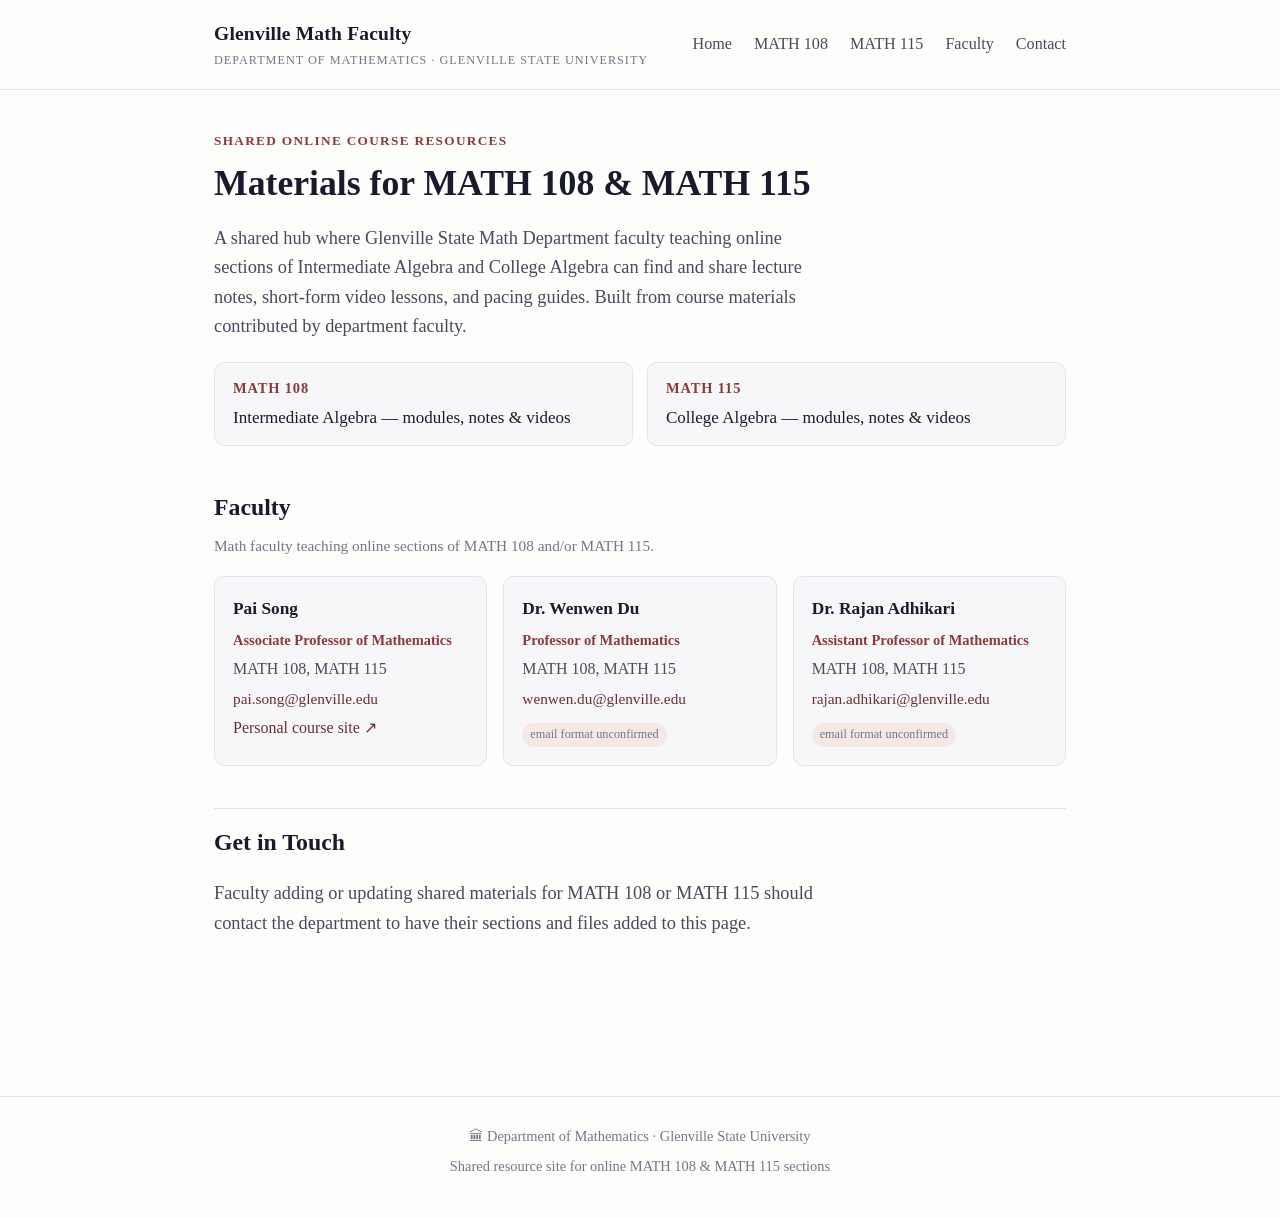
==== index.html @ 993da331 "Add files via upload initialize website" ====
<!DOCTYPE html>
<html lang="en">
<head>
<meta charset="UTF-8">
<meta name="viewport" content="width=device-width, initial-scale=1.0">
<title>Glenville Math Faculty — Online Course Resources</title>
<link rel="stylesheet" href="style.css">
</head>
<body>

<header class="site-header">
  <div class="header-inner">
    <a class="brand" href="index.html">Glenville Math Faculty
      <span class="dept-sub">Department of Mathematics · Glenville State University</span>
    </a>
    <nav class="site-nav">
      <a href="index.html">Home</a>
      <a href="math-108.html">MATH 108</a>
      <a href="math-115.html">MATH 115</a>
      <a href="#faculty">Faculty</a>
      <a href="#contact">Contact</a>
    </nav>
  </div>
</header>

<main>
  <p class="eyebrow">Shared Online Course Resources</p>
  <h1>Materials for MATH 108 &amp; MATH 115</h1>
  <p class="lede">
    A shared hub where Glenville State Math Department faculty teaching online
    sections of Intermediate Algebra and College Algebra can find and share
    lecture notes, short-form video lessons, and pacing guides. Built from
    course materials contributed by department faculty.
  </p>

  <div class="course-links">
    <a href="math-108.html">
      <strong>MATH 108</strong>
      Intermediate Algebra — modules, notes &amp; videos
    </a>
    <a href="math-115.html">
      <strong>MATH 115</strong>
      College Algebra — modules, notes &amp; videos
    </a>
  </div>

  <h2 id="faculty">Faculty</h2>
  <p class="section-note">Math faculty teaching online sections of MATH 108 and/or MATH 115.</p>

  <div class="card-grid">
    <div class="card">
      <h3>Pai Song</h3>
      <p class="role">Associate Professor of Mathematics</p>
      <p>MATH 108, MATH 115</p>
      <p><a class="email" href="mailto:pai.song@glenville.edu">pai.song@glenville.edu</a></p>
      <p><a href="https://paisong.org/" target="_blank" rel="noopener">Personal course site ↗</a></p>
    </div>
    <div class="card">
      <h3>Dr. Wenwen Du</h3>
      <p class="role">Professor of Mathematics</p>
      <p>MATH 108, MATH 115</p>
      <p><a class="email" href="mailto:wenwen.du@glenville.edu">wenwen.du@glenville.edu</a></p>
      <span class="placeholder-tag">email format unconfirmed</span>
    </div>
    <div class="card">
      <h3>Dr. Rajan Adhikari</h3>
      <p class="role">Assistant Professor of Mathematics</p>
      <p>MATH 108, MATH 115</p>
      <p><a class="email" href="mailto:rajan.adhikari@glenville.edu">rajan.adhikari@glenville.edu</a></p>
      <span class="placeholder-tag">email format unconfirmed</span>
    </div>
  </div>

  <h2 id="contact">Get in Touch</h2>
  <p class="lede">
    Faculty adding or updating shared materials for MATH 108 or MATH 115 should
    contact the department to have their sections and files added to this page.
  </p>
</main>

<footer class="site-footer">
  <div class="dept-line">🏛 Department of Mathematics · Glenville State University</div>
  <div>Shared resource site for online MATH 108 &amp; MATH 115 sections</div>
</footer>

</body>
</html>
---- style.css ----
:root {
  --ink: #1a1a2e;
  --ink-soft: #4a4a5e;
  --muted: #767688;
  --line: #e4e4ec;
  --bg: #fdfdfc;
  --panel: #f7f7fa;
  --accent: #8b3a3a;
  --accent-soft: #f4e9e4;
  --link: #6b2f2f;
  --radius: 10px;
  --maxw: 900px;
  font-size: 17px;
}

* { box-sizing: border-box; }

body {
  margin: 0;
  font-family: "Iowan Old Style", "Palatino Linotype", Palatino, Georgia, "Times New Roman", serif;
  color: var(--ink);
  background: var(--bg);
  line-height: 1.6;
}

a { color: var(--link); text-decoration: none; border-bottom: 1px solid transparent; }
a:hover { border-bottom-color: var(--link); }

header.site-header {
  border-bottom: 1px solid var(--line);
  background: var(--bg);
}

.header-inner {
  max-width: var(--maxw);
  margin: 0 auto;
  padding: 18px 24px;
  display: flex;
  align-items: center;
  justify-content: space-between;
  flex-wrap: wrap;
  gap: 10px;
}

.brand {
  font-weight: 700;
  font-size: 1.15rem;
  color: var(--ink);
  border-bottom: none;
  letter-spacing: 0.01em;
}
.brand:hover { border-bottom: none; }
.brand .dept-sub {
  display: block;
  font-weight: 400;
  font-size: 0.72rem;
  color: var(--muted);
  letter-spacing: 0.08em;
  text-transform: uppercase;
  margin-top: 2px;
}

nav.site-nav { display: flex; gap: 22px; font-size: 0.95rem; }
nav.site-nav a { color: var(--ink-soft); border-bottom: none; }
nav.site-nav a:hover { color: var(--link); }

main { max-width: var(--maxw); margin: 0 auto; padding: 40px 24px 80px; }

.eyebrow {
  text-transform: uppercase;
  letter-spacing: 0.1em;
  font-size: 0.78rem;
  color: var(--accent);
  font-weight: 600;
  margin: 0 0 10px;
}

h1 { font-size: 2.1rem; margin: 0 0 14px; line-height: 1.25; }
h2 { font-size: 1.4rem; margin: 42px 0 14px; padding-top: 14px; border-top: 1px solid var(--line); }
h2:first-of-type { border-top: none; padding-top: 0; }
h3 { font-size: 1.1rem; margin: 26px 0 10px; color: var(--ink); }

.lede { color: var(--ink-soft); font-size: 1.08rem; max-width: 68ch; }

.back-link { display: inline-block; margin-bottom: 22px; font-size: 0.92rem; color: var(--muted); }

.card-grid {
  display: grid;
  grid-template-columns: repeat(auto-fill, minmax(230px, 1fr));
  gap: 16px;
  margin: 18px 0;
}

.card {
  border: 1px solid var(--line);
  border-radius: var(--radius);
  padding: 18px;
  background: var(--panel);
}
.card h3 { margin: 0 0 6px; font-size: 1.02rem; }
.card p { margin: 4px 0; color: var(--ink-soft); font-size: 0.94rem; }
.card .role { color: var(--accent); font-size: 0.85rem; font-weight: 600; }
.card a.email { font-size: 0.9rem; }
.card .placeholder-tag {
  display: inline-block;
  margin-top: 8px;
  font-size: 0.72rem;
  color: var(--muted);
  background: var(--accent-soft);
  padding: 2px 8px;
  border-radius: 999px;
}

.course-links {
  display: flex;
  gap: 14px;
  flex-wrap: wrap;
  margin: 20px 0 10px;
}
.course-links a {
  border: 1px solid var(--line);
  border-radius: var(--radius);
  padding: 14px 18px;
  background: var(--panel);
  color: var(--ink);
  border-bottom: 1px solid var(--line);
  flex: 1 1 240px;
}
.course-links a:hover { border-color: var(--accent); }
.course-links strong { display: block; color: var(--accent); font-size: 0.85rem; text-transform: uppercase; letter-spacing: 0.06em; margin-bottom: 4px; }

.info-box {
  border-left: 3px solid var(--accent);
  background: var(--panel);
  padding: 14px 18px;
  margin: 18px 0;
  font-size: 0.95rem;
}

.section-note { color: var(--muted); font-size: 0.9rem; margin-top: -6px; margin-bottom: 18px; }

.module {
  border: 1px solid var(--line);
  border-radius: var(--radius);
  padding: 20px 22px;
  margin-bottom: 20px;
  background: var(--bg);
}
.module h3 { margin-top: 0; }

.lesson { margin: 14px 0; padding-top: 12px; border-top: 1px dashed var(--line); }
.lesson:first-child { border-top: none; padding-top: 0; margin-top: 0; }
.lesson .lesson-title { font-weight: 600; font-size: 0.98rem; margin-bottom: 6px; }
.lesson .lesson-title a { color: var(--ink); }
.lesson .tag {
  display: inline-block;
  font-size: 0.68rem;
  text-transform: uppercase;
  letter-spacing: 0.05em;
  color: var(--accent);
  border: 1px solid var(--accent-soft);
  background: var(--accent-soft);
  border-radius: 4px;
  padding: 1px 6px;
  margin-right: 8px;
  vertical-align: middle;
}

.video-list { margin: 6px 0 0 0; padding-left: 0; list-style: none; }
.video-list li { font-size: 0.9rem; margin: 4px 0; color: var(--ink-soft); }
.video-list .tag { background: transparent; border-color: var(--line); color: var(--muted); }

.pacing-item {
  font-size: 0.88rem;
  color: var(--muted);
  margin: 8px 0 0;
  font-style: italic;
}

.past-list { columns: 2; column-gap: 40px; font-size: 0.92rem; color: var(--ink-soft); }
.past-list li { margin-bottom: 6px; break-inside: avoid; }

footer.site-footer {
  border-top: 1px solid var(--line);
  margin-top: 60px;
  padding: 28px 24px 40px;
  text-align: center;
  color: var(--muted);
  font-size: 0.85rem;
}
footer.site-footer .dept-line { margin-bottom: 6px; }

@media (max-width: 560px) {
  h1 { font-size: 1.7rem; }
  .past-list { columns: 1; }
}
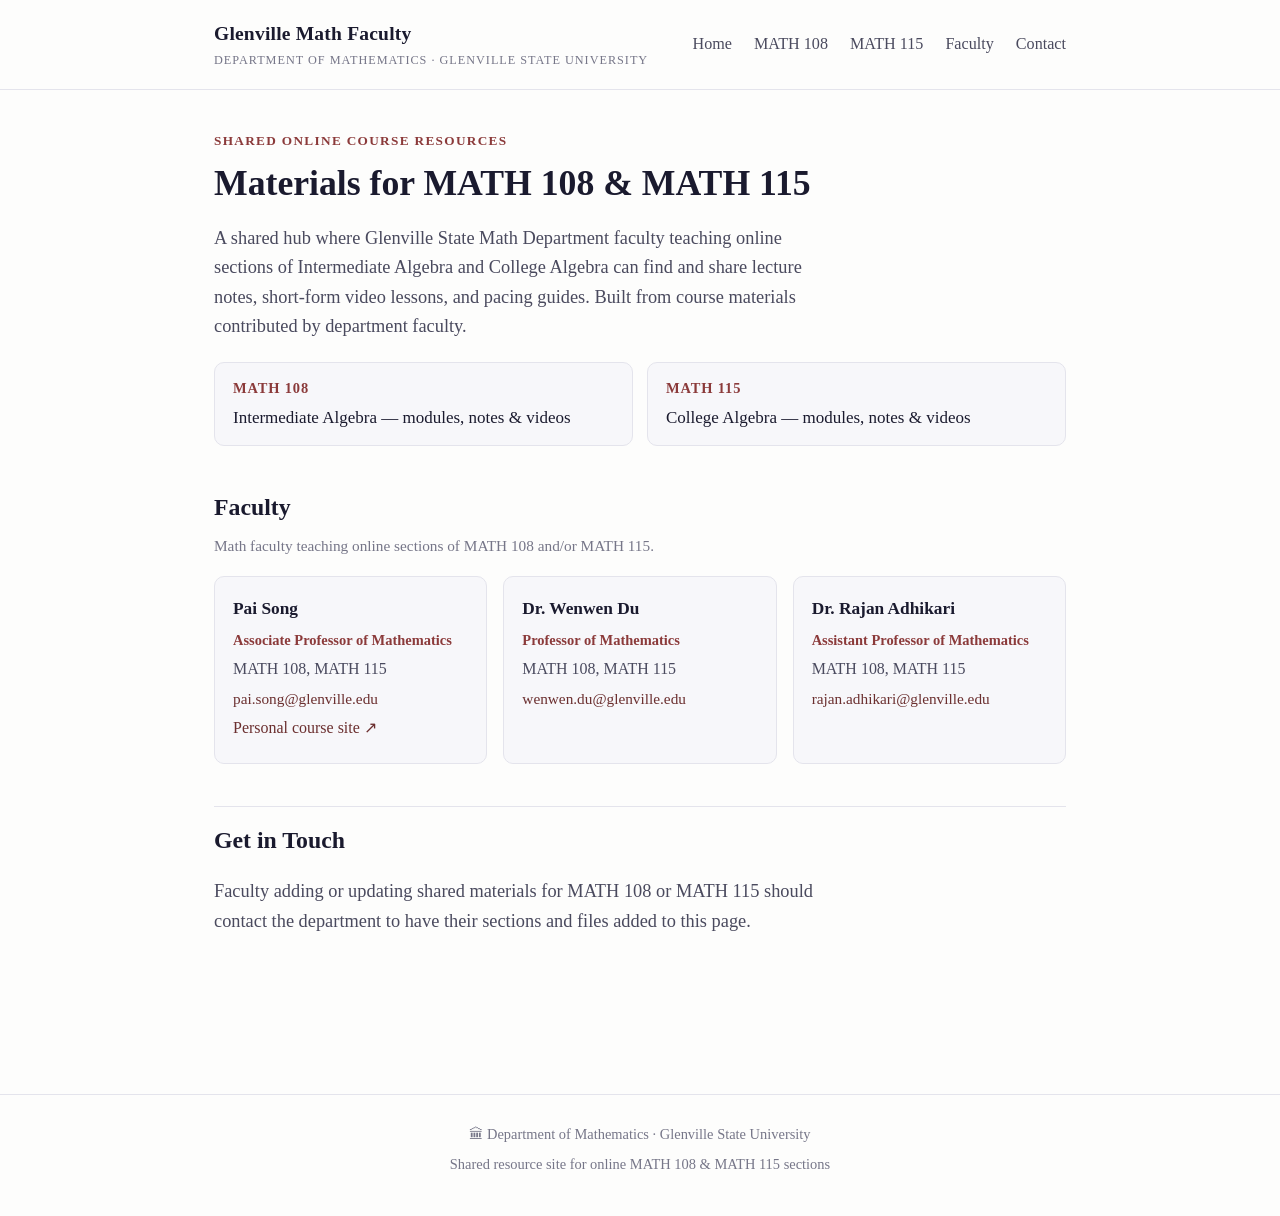
==== commit 17363b8d: "confirm faculty emails" ====
--- a/index.html
+++ b/index.html
@@ -60,14 +60,12 @@
       <p class="role">Professor of Mathematics</p>
       <p>MATH 108, MATH 115</p>
       <p><a class="email" href="mailto:wenwen.du@glenville.edu">wenwen.du@glenville.edu</a></p>
-      <span class="placeholder-tag">email format unconfirmed</span>
     </div>
     <div class="card">
       <h3>Dr. Rajan Adhikari</h3>
       <p class="role">Assistant Professor of Mathematics</p>
       <p>MATH 108, MATH 115</p>
       <p><a class="email" href="mailto:rajan.adhikari@glenville.edu">rajan.adhikari@glenville.edu</a></p>
-      <span class="placeholder-tag">email format unconfirmed</span>
     </div>
   </div>
 
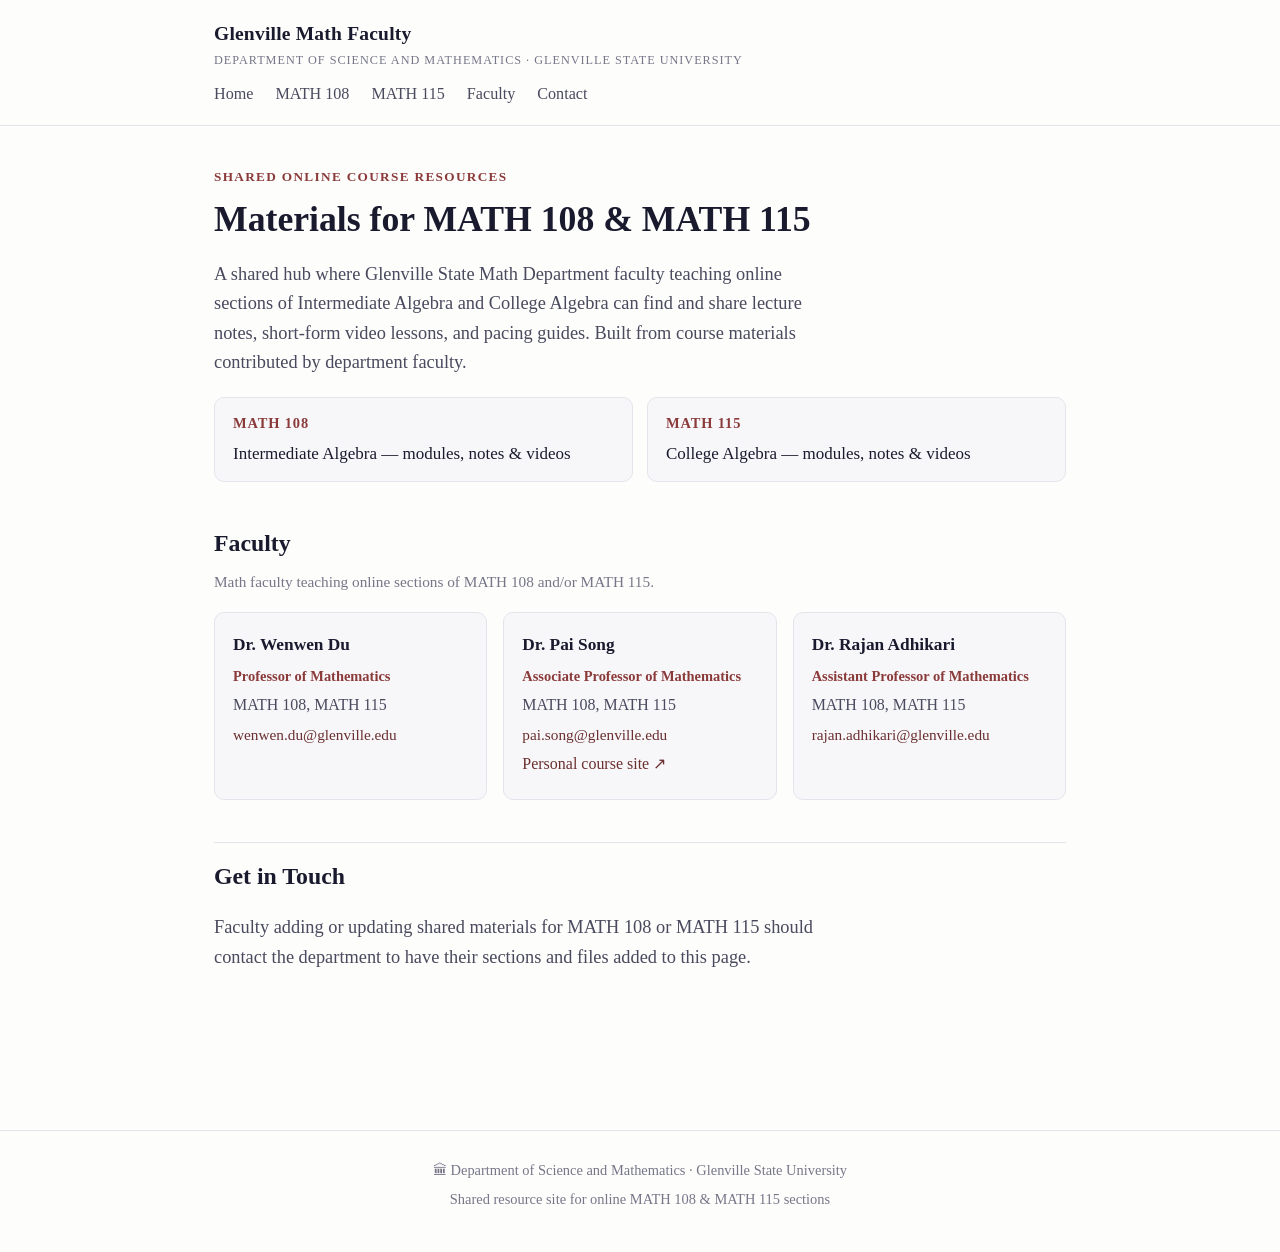
==== commit 7439bc77: "confirm faculty emails" ====
--- a/index.html
+++ b/index.html
@@ -11,7 +11,7 @@
 <header class="site-header">
   <div class="header-inner">
     <a class="brand" href="index.html">Glenville Math Faculty
-      <span class="dept-sub">Department of Mathematics · Glenville State University</span>
+      <span class="dept-sub">Department of Science and Mathematics · Glenville State University</span>
     </a>
     <nav class="site-nav">
       <a href="index.html">Home</a>
@@ -49,17 +49,17 @@
 
   <div class="card-grid">
     <div class="card">
-      <h3>Pai Song</h3>
+      <h3>Dr. Wenwen Du</h3>
+      <p class="role">Professor of Mathematics</p>
+      <p>MATH 108, MATH 115</p>
+      <p><a class="email" href="mailto:wenwen.du@glenville.edu">wenwen.du@glenville.edu</a></p>
+    </div>
+    <div class="card">
+      <h3>Dr. Pai Song</h3>
       <p class="role">Associate Professor of Mathematics</p>
       <p>MATH 108, MATH 115</p>
       <p><a class="email" href="mailto:pai.song@glenville.edu">pai.song@glenville.edu</a></p>
       <p><a href="https://paisong.org/" target="_blank" rel="noopener">Personal course site ↗</a></p>
-    </div>
-    <div class="card">
-      <h3>Dr. Wenwen Du</h3>
-      <p class="role">Professor of Mathematics</p>
-      <p>MATH 108, MATH 115</p>
-      <p><a class="email" href="mailto:wenwen.du@glenville.edu">wenwen.du@glenville.edu</a></p>
     </div>
     <div class="card">
       <h3>Dr. Rajan Adhikari</h3>
@@ -77,7 +77,7 @@
 </main>
 
 <footer class="site-footer">
-  <div class="dept-line">🏛 Department of Mathematics · Glenville State University</div>
+  <div class="dept-line">🏛 Department of Science and Mathematics · Glenville State University</div>
   <div>Shared resource site for online MATH 108 &amp; MATH 115 sections</div>
 </footer>
 
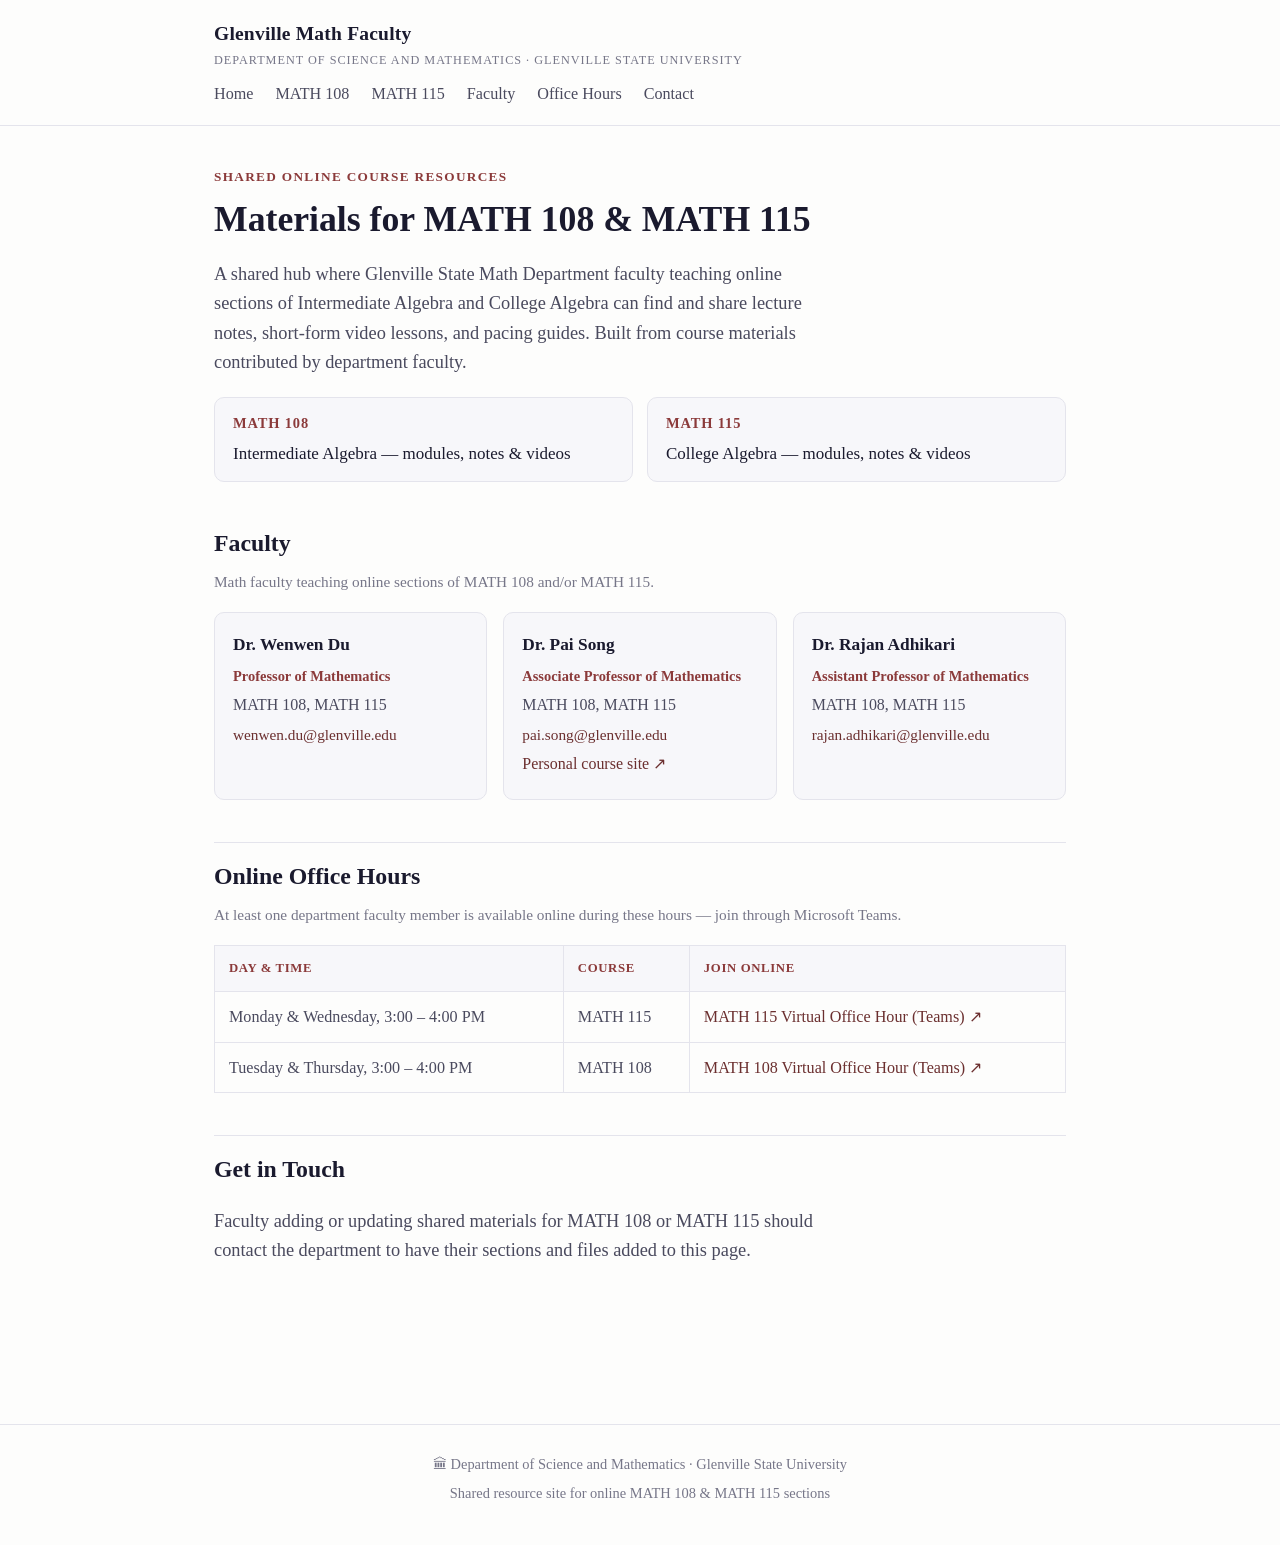
==== commit 2f96e9ef: "confirm faculty emails" ====
--- a/index.html
+++ b/index.html
@@ -18,6 +18,7 @@
       <a href="math-108.html">MATH 108</a>
       <a href="math-115.html">MATH 115</a>
       <a href="#faculty">Faculty</a>
+      <a href="#office-hours">Office Hours</a>
       <a href="#contact">Contact</a>
     </nav>
   </div>
@@ -69,6 +70,30 @@
     </div>
   </div>
 
+  <h2 id="office-hours">Online Office Hours</h2>
+  <p class="section-note">At least one department faculty member is available online during these hours — join through Microsoft Teams.</p>
+  <table class="hours-table">
+    <thead>
+      <tr>
+        <th>Day &amp; Time</th>
+        <th>Course</th>
+        <th>Join Online</th>
+      </tr>
+    </thead>
+    <tbody>
+      <tr>
+        <td>Monday &amp; Wednesday, 3:00 – 4:00 PM</td>
+        <td>MATH 115</td>
+        <td><a href="https://teams.microsoft.com/l/team/19%3AM_UM-3JxoHLg8Ub1n_P9fYe_BObey95chip0xx1GDSI1%40thread.tacv2/conversations?groupId=d2719f0a-4983-4784-af55-e5551b670da2&amp;tenantId=fe87e472-be2e-463b-a035-f3f02d61c7b5" target="_blank" rel="noopener">MATH 115 Virtual Office Hour (Teams) ↗</a></td>
+      </tr>
+      <tr>
+        <td>Tuesday &amp; Thursday, 3:00 – 4:00 PM</td>
+        <td>MATH 108</td>
+        <td><a href="https://teams.microsoft.com/l/team/19%3AqevMqyuabNv0SeVoB8rsLG_s-uyf93aiaAtyuqu7tPk1%40thread.tacv2/conversations?groupId=130b13eb-b75d-42a5-8744-c87d4f2c4c2e&amp;tenantId=fe87e472-be2e-463b-a035-f3f02d61c7b5" target="_blank" rel="noopener">MATH 108 Virtual Office Hour (Teams) ↗</a></td>
+      </tr>
+    </tbody>
+  </table>
+
   <h2 id="contact">Get in Touch</h2>
   <p class="lede">
     Faculty adding or updating shared materials for MATH 108 or MATH 115 should
--- a/style.css
+++ b/style.css
@@ -180,6 +180,34 @@
 .past-list { columns: 2; column-gap: 40px; font-size: 0.92rem; color: var(--ink-soft); }
 .past-list li { margin-bottom: 6px; break-inside: avoid; }
 
+table.hours-table {
+  width: 100%;
+  border-collapse: collapse;
+  margin: 18px 0;
+  font-size: 0.95rem;
+}
+table.hours-table th, table.hours-table td {
+  border: 1px solid var(--line);
+  padding: 12px 14px;
+  text-align: left;
+  vertical-align: top;
+}
+table.hours-table th {
+  background: var(--panel);
+  text-transform: uppercase;
+  font-size: 0.75rem;
+  letter-spacing: 0.05em;
+  color: var(--accent);
+  font-weight: 600;
+}
+table.hours-table td { color: var(--ink-soft); }
+table.hours-table td a { color: var(--link); }
+
+@media (max-width: 560px) {
+  table.hours-table { font-size: 0.85rem; }
+  table.hours-table th, table.hours-table td { padding: 8px 10px; }
+}
+
 footer.site-footer {
   border-top: 1px solid var(--line);
   margin-top: 60px;
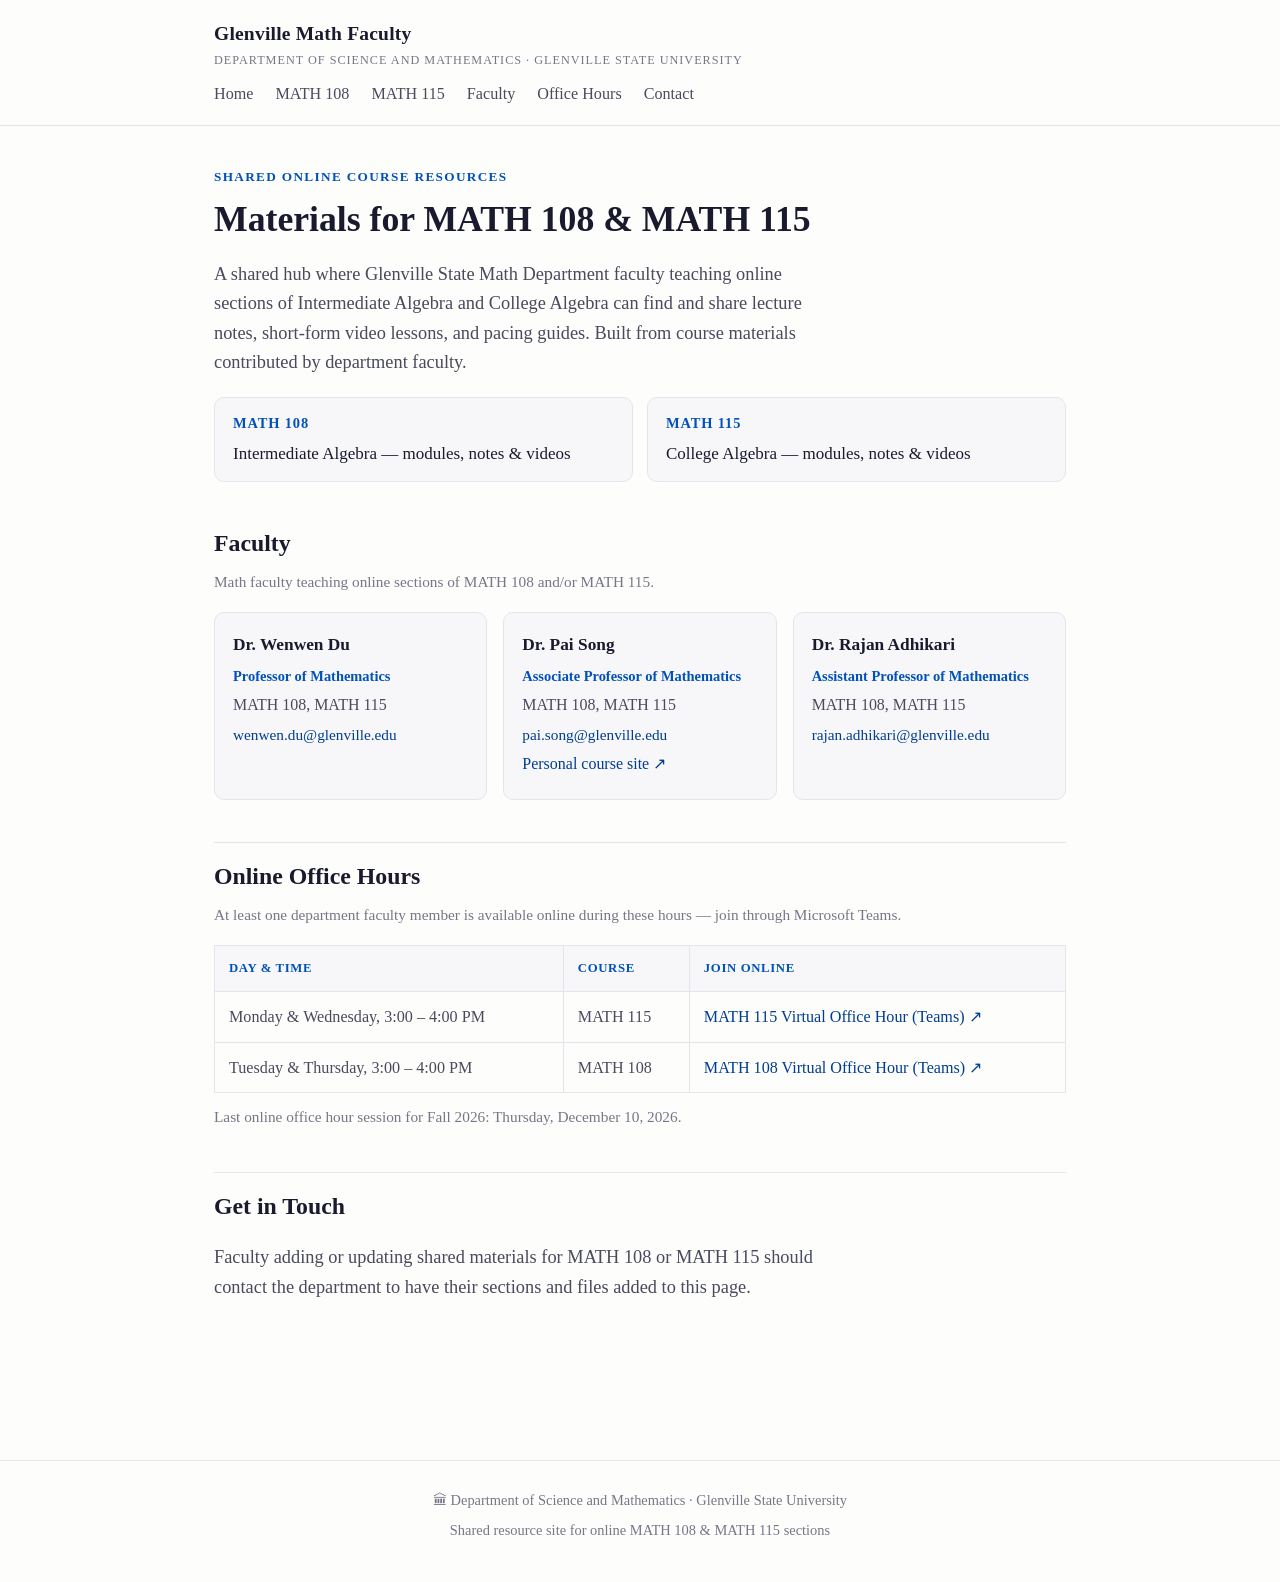
==== commit cc6949ba: "confirm faculty emails" ====
--- a/index.html
+++ b/index.html
@@ -4,6 +4,7 @@
 <meta charset="UTF-8">
 <meta name="viewport" content="width=device-width, initial-scale=1.0">
 <title>Glenville Math Faculty — Online Course Resources</title>
+<link rel="icon" type="image/svg+xml" href="favicon.svg">
 <link rel="stylesheet" href="style.css">
 </head>
 <body>
@@ -93,6 +94,7 @@
       </tr>
     </tbody>
   </table>
+  <p class="section-note">Last online office hour session for Fall 2026: Thursday, December 10, 2026.</p>
 
   <h2 id="contact">Get in Touch</h2>
   <p class="lede">
--- a/style.css
+++ b/style.css
@@ -5,9 +5,9 @@
   --line: #e4e4ec;
   --bg: #fdfdfc;
   --panel: #f7f7fa;
-  --accent: #8b3a3a;
-  --accent-soft: #f4e9e4;
-  --link: #6b2f2f;
+  --accent: #0051BA;
+  --accent-soft: #e4ecf9;
+  --link: #003d8f;
   --radius: 10px;
   --maxw: 900px;
   font-size: 17px;
